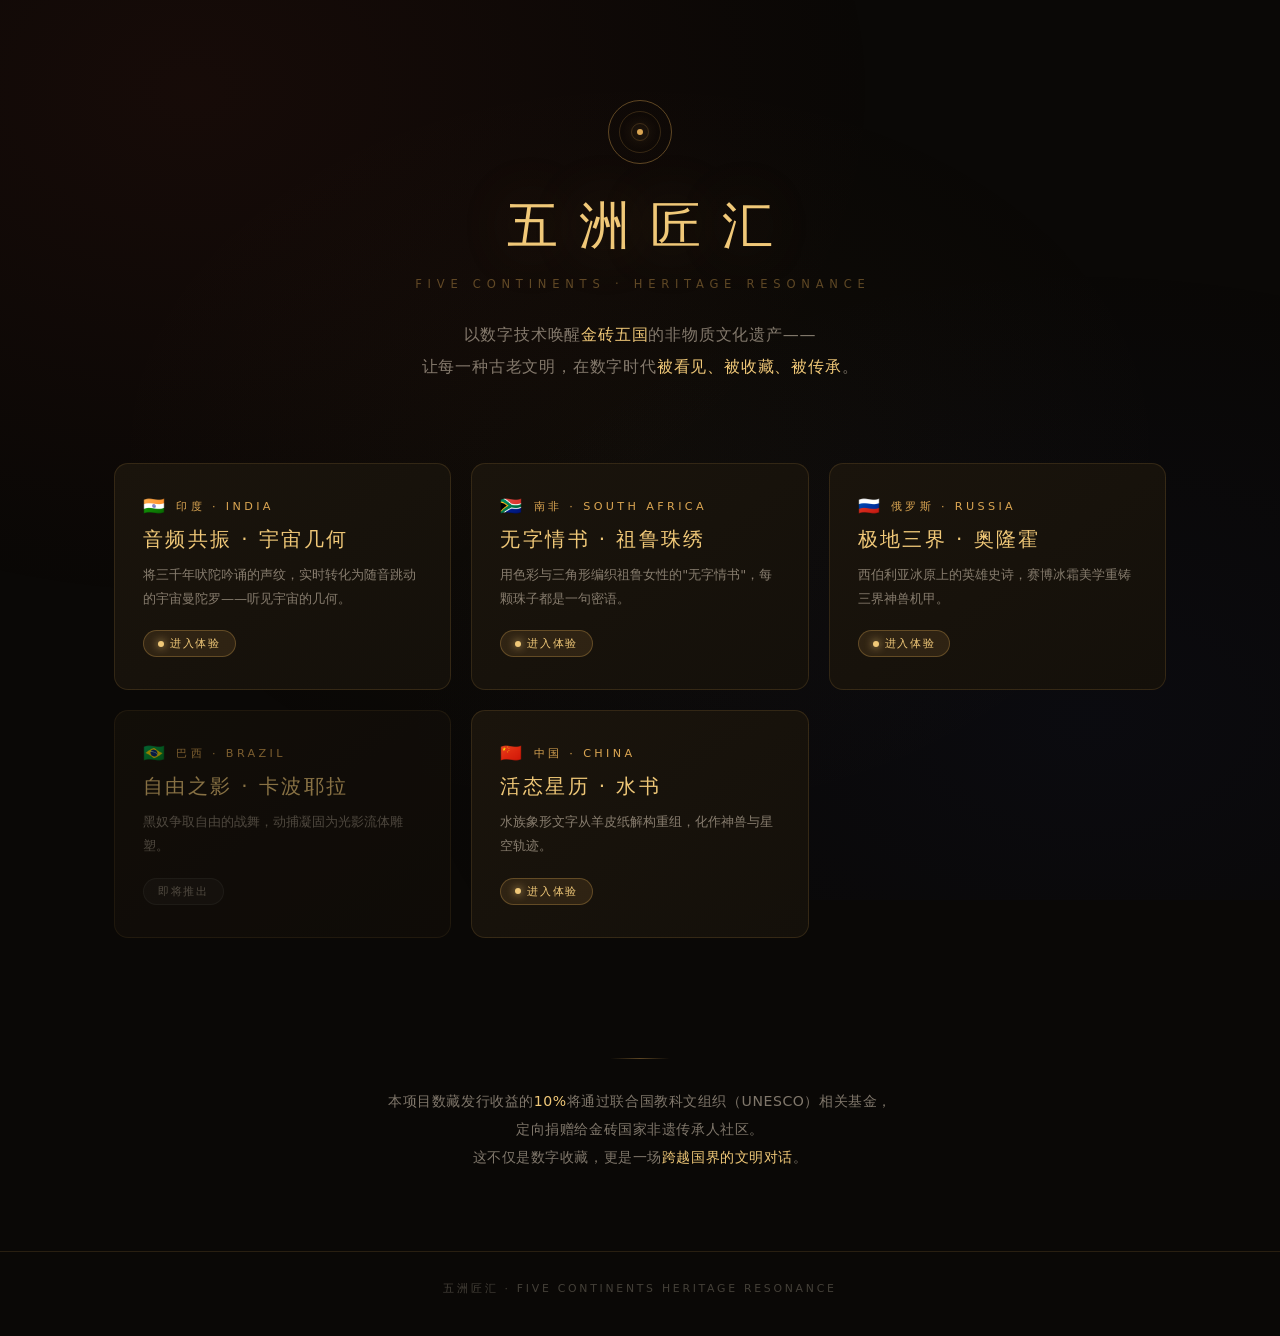
==== index.html @ 2b906ba2 "Add landing page and India/South Africa/Russia projects" ====
<!DOCTYPE html>
<html lang="zh-CN">
<head>
<meta charset="UTF-8">
<meta name="viewport" content="width=device-width, initial-scale=1.0">
<meta name="theme-color" content="#0a0806">
<title>五洲匠汇 · 金砖非遗数字藏品</title>
<meta property="og:title" content="五洲匠汇 · 金砖非遗数字藏品">
<meta property="og:description" content="让金砖非遗在数字时代被看见、被收藏、被传承">
<meta name="description" content="五洲匠汇——金砖五国非物质文化遗产数字藏品平台">
<style>
*{margin:0;padding:0;box-sizing:border-box}
:root{
  --bg:#0a0806;--bg2:#14100a;--card:#1a140c;--card-hover:#221a10;
  --gold:#DAA552;--gold-bright:#F0C878;--gold-dim:rgba(218,165,82,.4);
  --text:#F5E6D0;--text-dim:rgba(245,230,208,.5);--border:rgba(218,165,82,.15);
}
html{scroll-behavior:smooth}
body{
  background:var(--bg);color:var(--text);font-family:'Segoe UI','PingFang SC','Microsoft YaHei',system-ui,sans-serif;
  -webkit-font-smoothing:antialiased;min-height:100vh;overflow-x:hidden;
}
body::before{
  content:'';position:fixed;inset:0;z-index:0;pointer-events:none;
  background:
    radial-gradient(ellipse at 15% 10%,rgba(192,57,43,.07) 0%,transparent 45%),
    radial-gradient(ellipse at 85% 80%,rgba(30,64,175,.06) 0%,transparent 45%),
    radial-gradient(ellipse at 50% 50%,rgba(218,165,82,.03) 0%,transparent 60%);
}

/* ── Hero ── */
.hero{
  position:relative;z-index:1;text-align:center;padding:100px 24px 60px;
}
.hero-ornament{
  width:64px;height:64px;margin:0 auto 28px;border:1px solid var(--gold-dim);
  border-radius:50%;position:relative;animation:spin 60s linear infinite;
}
.hero-ornament::before,.hero-ornament::after{
  content:'';position:absolute;border-radius:50%;border:1px solid rgba(218,165,82,.2);
}
.hero-ornament::before{inset:10px;animation:spin 40s linear infinite reverse}
.hero-ornament::after{inset:22px;animation:spin 25s linear infinite}
.hero-ornament .dot{
  position:absolute;top:50%;left:50%;width:6px;height:6px;background:var(--gold);
  border-radius:50%;transform:translate(-50%,-50%);box-shadow:0 0 16px var(--gold);
}
@keyframes spin{to{transform:rotate(360deg)}}
.hero h1{
  font-size:clamp(2rem,5vw,3.2rem);font-weight:300;letter-spacing:.4em;
  color:var(--gold-bright);text-shadow:0 0 60px rgba(218,165,82,.25);
  margin-bottom:16px;padding-left:.4em;
}
.hero .en{
  font-size:.72rem;letter-spacing:.5em;color:var(--gold-dim);
  margin-bottom:28px;padding-left:.5em;
}
.hero .tagline{
  font-size:1rem;line-height:2;color:var(--text-dim);max-width:560px;
  margin:0 auto;letter-spacing:.05em;
}
.hero .tagline em{color:var(--gold-bright);font-style:normal}

/* ── 项目网格 ── */
.grid{
  position:relative;z-index:1;max-width:1100px;margin:0 auto;padding:20px 24px 80px;
  display:grid;grid-template-columns:repeat(auto-fill,minmax(300px,1fr));gap:20px;
}
.card{
  position:relative;display:block;padding:32px 28px;border-radius:14px;
  background:linear-gradient(145deg,var(--card),var(--bg2));
  border:1px solid var(--border);text-decoration:none;color:inherit;
  transition:all .35s cubic-bezier(.2,.8,.2,1);overflow:hidden;
}
.card::before{
  content:'';position:absolute;top:0;left:0;right:0;height:2px;
  background:linear-gradient(90deg,transparent,var(--gold),transparent);
  opacity:0;transition:opacity .35s;
}
.card:not(.soon):hover{
  transform:translateY(-4px);border-color:rgba(218,165,82,.4);
  box-shadow:0 12px 40px rgba(0,0,0,.5),0 0 30px rgba(218,165,82,.08);
  background:linear-gradient(145deg,var(--card-hover),var(--card));
}
.card:not(.soon):hover::before{opacity:1}
.card.soon{opacity:.55;cursor:default}
.card-country{
  font-size:.7rem;letter-spacing:.3em;color:var(--gold);margin-bottom:10px;
  display:flex;align-items:center;gap:8px;
}
.card-country .flag{font-size:1.1rem}
.card-title{
  font-size:1.25rem;font-weight:400;letter-spacing:.12em;color:var(--gold-bright);
  margin-bottom:10px;
}
.card-desc{
  font-size:.82rem;line-height:1.8;color:var(--text-dim);margin-bottom:20px;
}
.card-status{
  display:inline-flex;align-items:center;gap:6px;font-size:.7rem;letter-spacing:.15em;
  padding:5px 14px;border-radius:20px;
}
.card-status.live{
  background:rgba(218,165,82,.12);color:var(--gold-bright);
  border:1px solid rgba(218,165,82,.3);
}
.card-status.live::before{
  content:'';width:6px;height:6px;border-radius:50%;background:var(--gold-bright);
  box-shadow:0 0 8px var(--gold-bright);animation:pulse 2s infinite;
}
.card-status.soon{
  background:rgba(255,255,255,.04);color:var(--text-dim);
  border:1px solid rgba(255,255,255,.08);
}
@keyframes pulse{0%,100%{opacity:1}50%{opacity:.4}}
.card-arrow{
  position:absolute;right:24px;bottom:28px;font-size:1.2rem;color:var(--gold-dim);
  transition:all .3s;opacity:0;
}
.card:not(.soon):hover .card-arrow{opacity:1;transform:translateX(4px);color:var(--gold-bright)}

/* ── 公益宣言 ── */
.pledge{
  position:relative;z-index:1;max-width:680px;margin:0 auto;padding:40px 24px 80px;text-align:center;
}
.pledge-line{
  width:60px;height:1px;background:linear-gradient(90deg,transparent,var(--gold-dim),transparent);
  margin:0 auto 28px;
}
.pledge p{
  font-size:.88rem;line-height:2;color:var(--text-dim);letter-spacing:.04em;
}
.pledge p em{color:var(--gold-bright);font-style:normal}

/* ── 页脚 ── */
footer{
  position:relative;z-index:1;text-align:center;padding:30px 24px 40px;
  border-top:1px solid var(--border);
}
footer p{font-size:.68rem;letter-spacing:.25em;color:rgba(245,230,208,.25)}

/* ── 响应式 ── */
@media(max-width:640px){
  .hero{padding:70px 20px 40px}
  .grid{padding:10px 16px 50px;gap:14px;grid-template-columns:1fr}
  .card{padding:24px 20px}
}
</style>
</head>
<body>

<section class="hero">
  <div class="hero-ornament"><div class="dot"></div></div>
  <h1>五洲匠汇</h1>
  <p class="en">FIVE CONTINENTS · HERITAGE RESONANCE</p>
  <p class="tagline">
    以数字技术唤醒<em>金砖五国</em>的非物质文化遗产——<br>
    让每一种古老文明，在数字时代<em>被看见、被收藏、被传承</em>。
  </p>
</section>

<section class="grid">

  <a class="card" href="india/">
    <div class="card-country"><span class="flag">🇮🇳</span> 印度 · INDIA</div>
    <h2 class="card-title">音频共振 · 宇宙几何</h2>
    <p class="card-desc">将三千年吠陀吟诵的声纹，实时转化为随音跳动的宇宙曼陀罗——听见宇宙的几何。</p>
    <span class="card-status live">进入体验</span>
    <span class="card-arrow">→</span>
  </a>

  <a class="card" href="zulu/">
    <div class="card-country"><span class="flag">🇿🇦</span> 南非 · SOUTH AFRICA</div>
    <h2 class="card-title">无字情书 · 祖鲁珠绣</h2>
    <p class="card-desc">用色彩与三角形编织祖鲁女性的"无字情书"，每颗珠子都是一句密语。</p>
    <span class="card-status live">进入体验</span>
    <span class="card-arrow">→</span>
  </a>

  <a class="card" href="russia/">
    <div class="card-country"><span class="flag">🇷🇺</span> 俄罗斯 · RUSSIA</div>
    <h2 class="card-title">极地三界 · 奥隆霍</h2>
    <p class="card-desc">西伯利亚冰原上的英雄史诗，赛博冰霜美学重铸三界神兽机甲。</p>
    <span class="card-status live">进入体验</span>
    <span class="card-arrow">→</span>
  </a>

  <div class="card soon">
    <div class="card-country"><span class="flag">🇧🇷</span> 巴西 · BRAZIL</div>
    <h2 class="card-title">自由之影 · 卡波耶拉</h2>
    <p class="card-desc">黑奴争取自由的战舞，动捕凝固为光影流体雕塑。</p>
    <span class="card-status soon">即将推出</span>
  </div>

  <a class="card" href="https://4ktyj09crz99a.feishuapp.com/app/app_17bzq8pfve2" target="_blank" rel="noopener">
    <div class="card-country"><span class="flag">🇨🇳</span> 中国 · CHINA</div>
    <h2 class="card-title">活态星历 · 水书</h2>
    <p class="card-desc">水族象形文字从羊皮纸解构重组，化作神兽与星空轨迹。</p>
    <span class="card-status live">进入体验</span>
    <span class="card-arrow">↗</span>
  </a>

</section>

<section class="pledge">
  <div class="pledge-line"></div>
  <p>
    本项目数藏发行收益的<em>10%</em>将通过联合国教科文组织（UNESCO）相关基金，<br>
    定向捐赠给金砖国家非遗传承人社区。<br>
    这不仅是数字收藏，更是一场<em>跨越国界的文明对话</em>。
  </p>
</section>

<footer>
  <p>五洲匠汇 · FIVE CONTINENTS HERITAGE RESONANCE</p>
</footer>

</body>
</html>
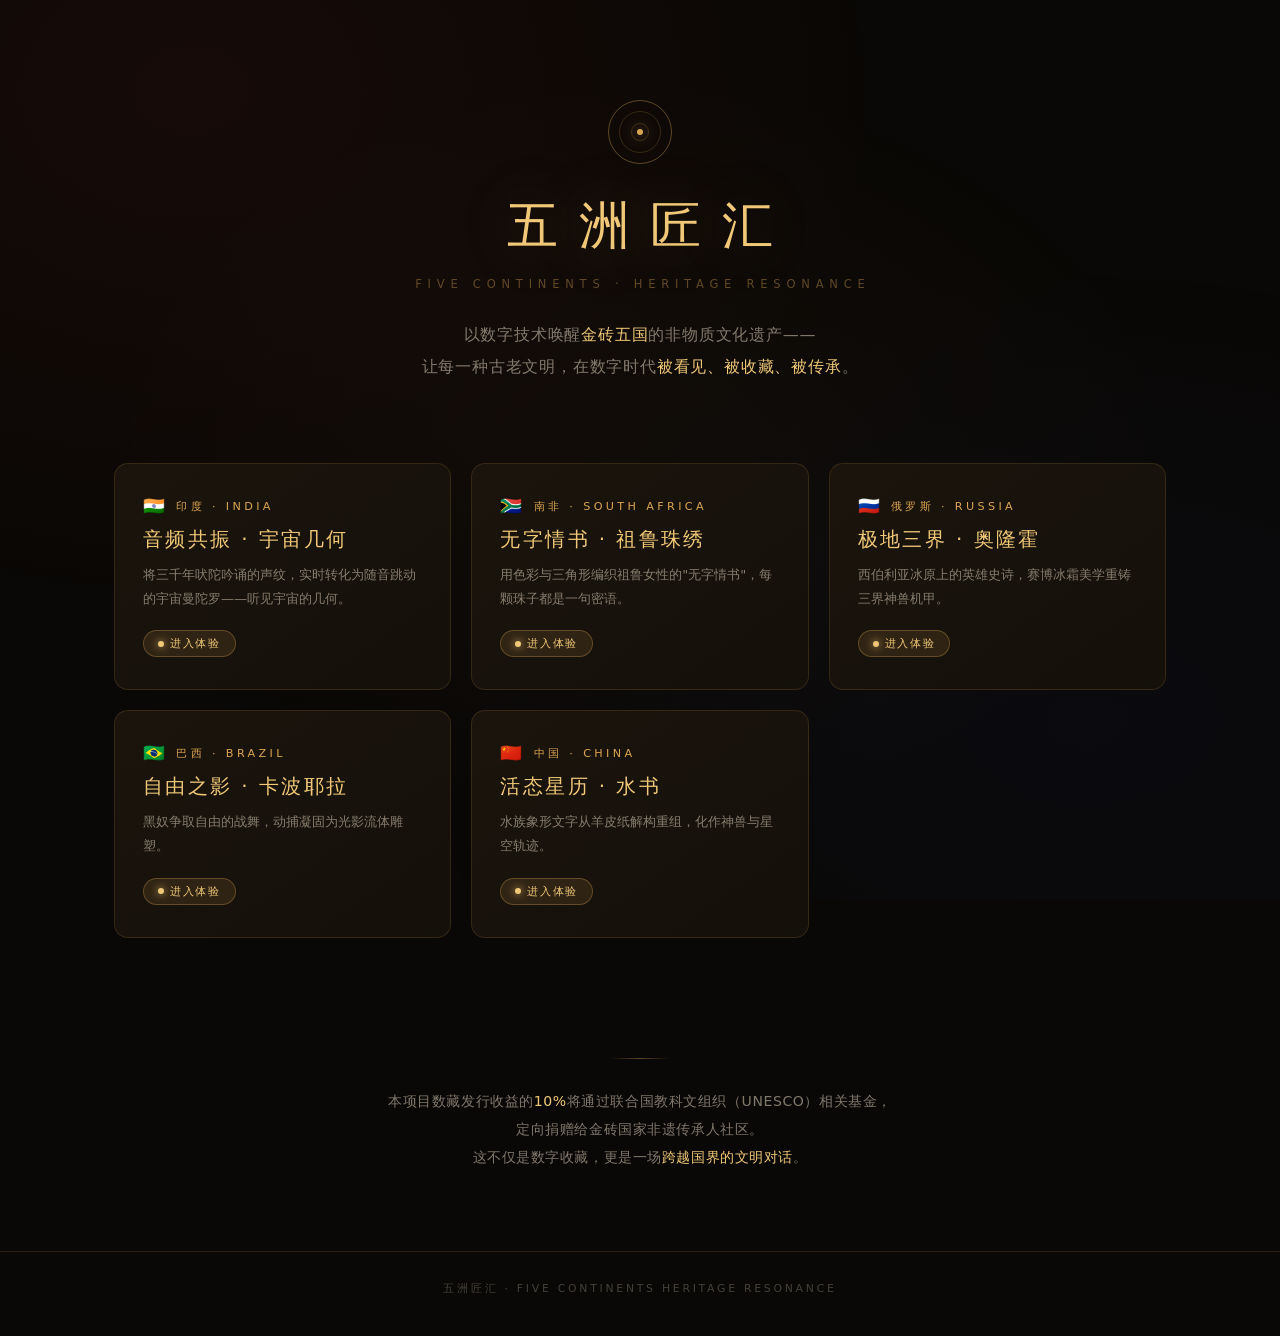
==== commit 7478da1b: "Add Brazil capoeira fluid sculpture experience - Interactive flow-field particle system with mouse/t" ====
--- a/index.html
+++ b/index.html
@@ -185,12 +185,13 @@
     <span class="card-arrow">→</span>
   </a>
 
-  <div class="card soon">
+  <a class="card" href="brazil/">
     <div class="card-country"><span class="flag">🇧🇷</span> 巴西 · BRAZIL</div>
     <h2 class="card-title">自由之影 · 卡波耶拉</h2>
     <p class="card-desc">黑奴争取自由的战舞，动捕凝固为光影流体雕塑。</p>
-    <span class="card-status soon">即将推出</span>
-  </div>
+    <span class="card-status live">进入体验</span>
+    <span class="card-arrow">→</span>
+  </a>
 
   <a class="card" href="https://4ktyj09crz99a.feishuapp.com/app/app_17bzq8pfve2" target="_blank" rel="noopener">
     <div class="card-country"><span class="flag">🇨🇳</span> 中国 · CHINA</div>
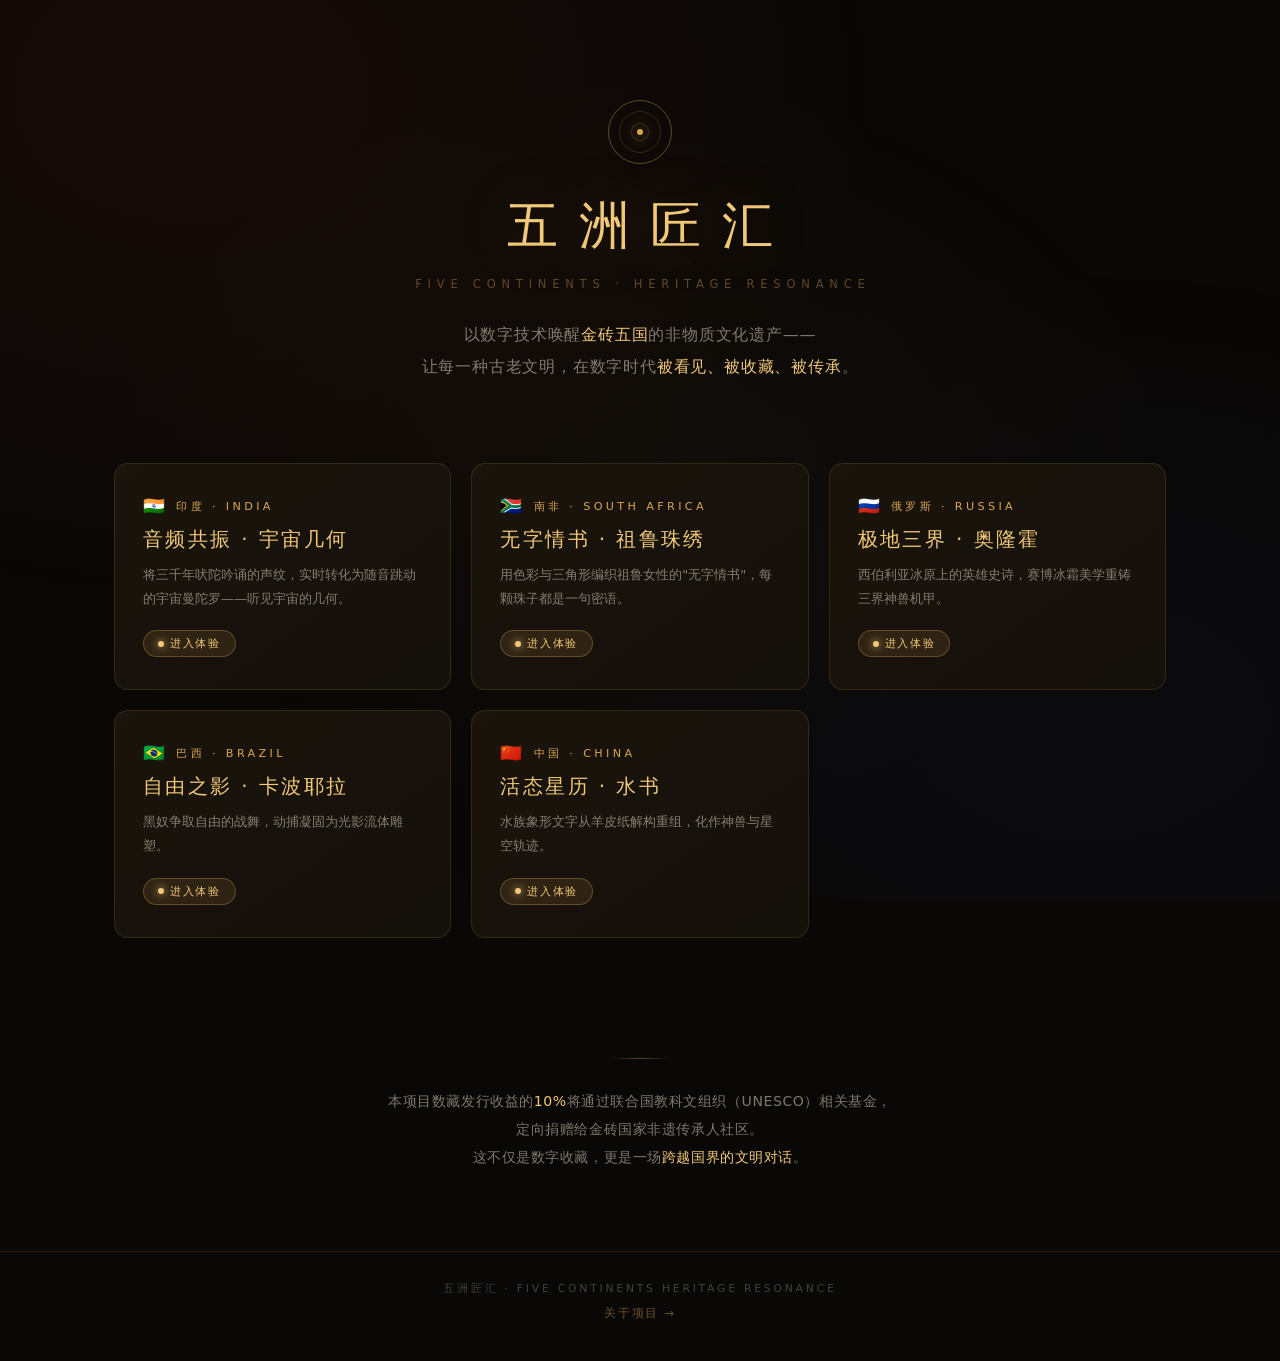
==== commit 6f6cdc03: "Add unified navigation, About page, and compress audio - Shared nav component (assets/nav.css + nav." ====
--- a/index.html
+++ b/index.html
@@ -138,6 +138,11 @@
   border-top:1px solid var(--border);
 }
 footer p{font-size:.68rem;letter-spacing:.25em;color:rgba(245,230,208,.25)}
+.footer-link{
+  display:inline-block;margin-top:10px;font-size:.72rem;letter-spacing:.15em;
+  color:rgba(255,200,87,.4);text-decoration:none;transition:color .3s;
+}
+.footer-link:hover{color:var(--gold-bright)}
 
 /* ── 响应式 ── */
 @media(max-width:640px){
@@ -214,6 +219,7 @@
 
 <footer>
   <p>五洲匠汇 · FIVE CONTINENTS HERITAGE RESONANCE</p>
+  <a href="about/" class="footer-link">关于项目 →</a>
 </footer>
 
 </body>
